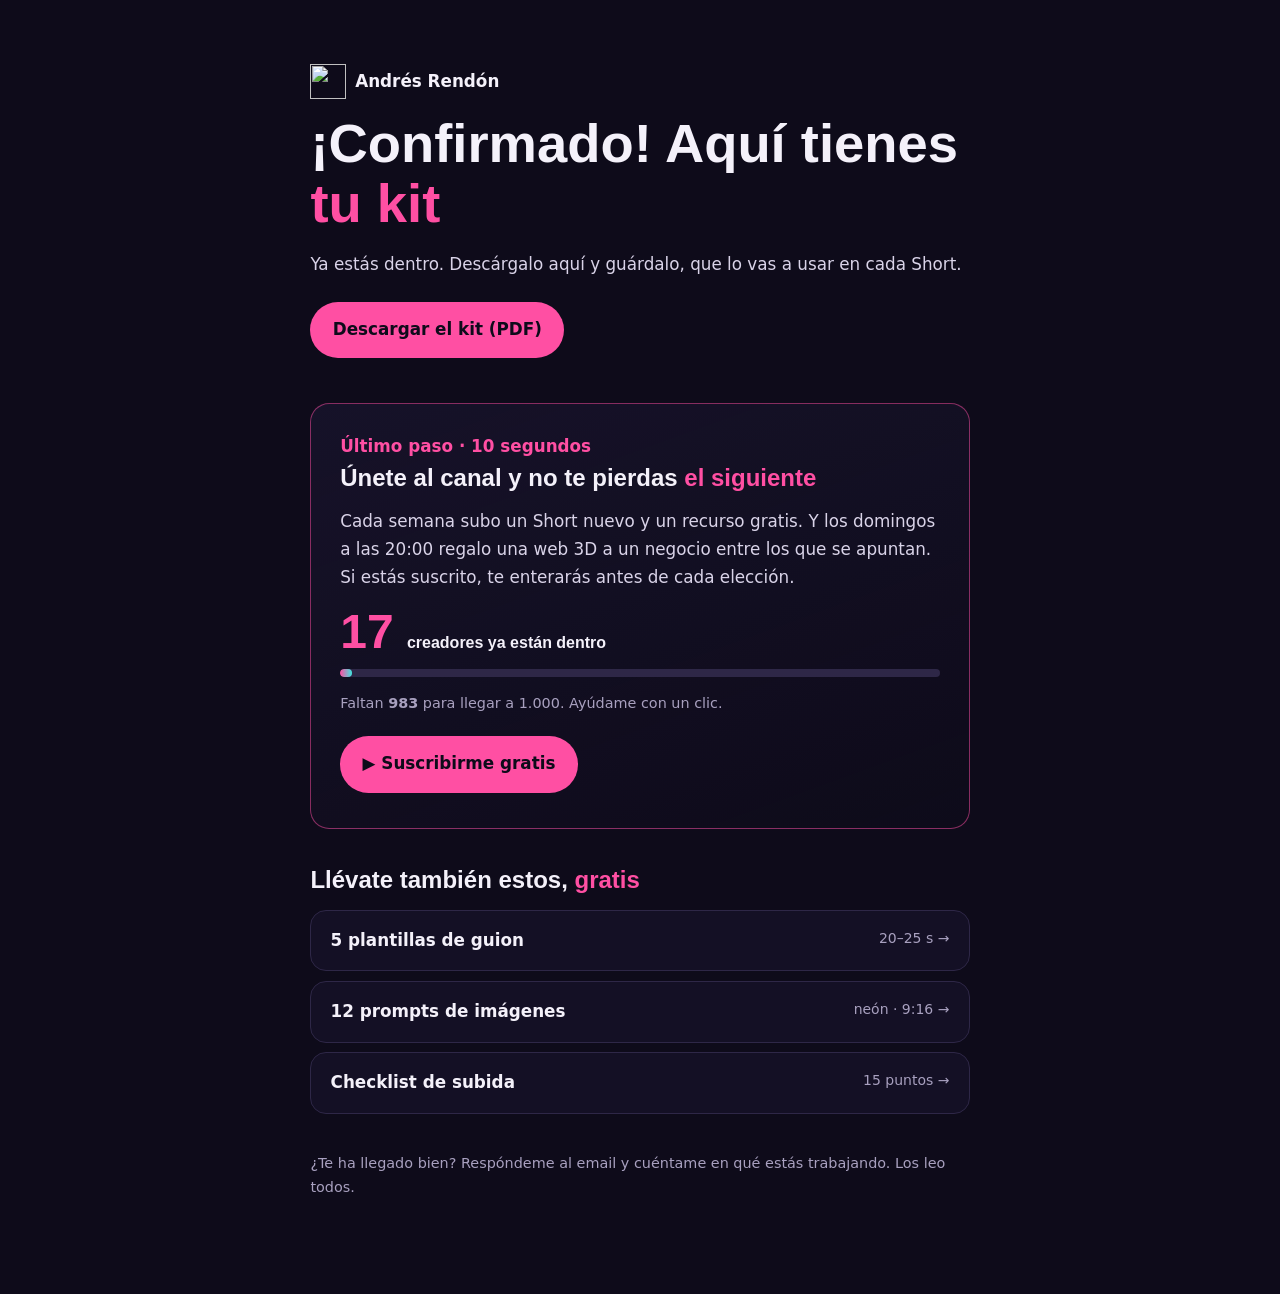
==== gracias.html @ b8ee98fd "Web del kit tal como está publicada (24 nov 2026) Co-Authored-By: Claude Opus 5.5 <noreply@anthropic" ====
<!doctype html><html lang="es"><head><meta charset="utf-8"><meta name="viewport" content="width=device-width, initial-scale=1">
<title>¡Confirmado! Tu kit de ganchos</title><meta name="theme-color" content="#0E0B1A"><link rel="icon" href="assets/favicon.svg" type="image/svg+xml"><meta name="robots" content="noindex">
<style>
@font-face{font-family:"Space Grotesk";src:url(fonts/sg-700.woff2) format("woff2");font-weight:700;font-display:swap}
@font-face{font-family:"Inter";src:url(fonts/inter-400.woff2) format("woff2");font-weight:400;font-display:swap}
@font-face{font-family:"Inter";src:url(fonts/inter-600.woff2) format("woff2");font-weight:600;font-display:swap}
*{box-sizing:border-box}body{margin:0;background:#0E0B1A;color:#F4F1FA;font:400 1.05rem/1.65 Inter,system-ui,sans-serif}
main{max-width:44rem;margin:0 auto;padding:4rem 1.4rem 5rem}a{color:#3EE6E0}
h1,h2,h3{font-family:"Space Grotesk",Inter,sans-serif;line-height:1.1}h1{font-size:clamp(2.2rem,6vw,3.4rem);margin:.4rem 0 1rem}h1 em,h2 em{font-style:normal;color:#FF4FA3}
h2{font-size:1.5rem;margin:0 0 .5rem}p,li{color:#D9D3E8}.marca{display:inline-flex;align-items:center;gap:.6rem;color:#F4F1FA;text-decoration:none;font-weight:600}
.marca img{width:2.2rem;height:2.2rem}.boton{display:inline-block;background:#FF4FA3;color:#0E0B1A;font-weight:600;text-decoration:none;padding:.9rem 1.4rem;border-radius:99rem;margin:.4rem .6rem .4rem 0}
.boton--f{background:transparent;color:#F4F1FA;border:1px solid #2E2747}.nota{font-size:.9rem;color:#A8A0BF}
.paso{margin:2.4rem 0;padding:1.8rem;border-radius:1.2rem;background:linear-gradient(160deg,rgba(23,19,42,.95),rgba(14,11,26,.8));border:1px solid rgba(255,79,163,.5)}
.paso__etq{font-weight:600;color:#FF4FA3;margin:0 0 .3rem}.paso__num{font:700 3rem/1 "Space Grotesk",Inter,sans-serif;color:#FF4FA3;margin:.6rem 0 0}.paso__num small{font-size:1rem;color:#F4F1FA}
.barra{height:.5rem;border-radius:99rem;background:#2E2747;overflow:hidden;margin:.8rem 0 .4rem}.barra span{display:block;height:100%;width:2%;background:linear-gradient(90deg,#FF4FA3,#3EE6E0);border-radius:inherit;transition:width 1.4s ease}
.recursos{list-style:none;padding:0;margin:1rem 0 0;display:grid;gap:.6rem}.recursos a{display:flex;justify-content:space-between;gap:1rem;padding:1rem 1.2rem;border-radius:1rem;border:1px solid #2E2747;background:rgba(23,19,42,.7);color:#F4F1FA;text-decoration:none;font-weight:600}
.recursos a:hover{border-color:#3EE6E0}.recursos small{color:#A8A0BF;font-weight:400}
</style></head><body><main><a class="marca" href="index.html"><img src="assets/logo-plano.svg" alt="">Andrés Rendón</a>

<h1>¡Confirmado! Aquí tienes <em>tu kit</em></h1>
<p>Ya estás dentro. Descárgalo aquí y guárdalo, que lo vas a usar en cada Short.</p>
<p><a class="boton" href="assets/kit-de-ganchos-para-shorts.pdf" download>Descargar el kit (PDF)</a></p>

<section class="paso">
  <p class="paso__etq">Último paso · 10 segundos</p>
  <h2>Únete al canal y no te pierdas <em>el siguiente</em></h2>
  <p>Cada semana subo un Short nuevo y un recurso gratis. Y los domingos a las 20:00 regalo una web 3D a un negocio entre los que se apuntan. Si estás suscrito, te enterarás antes de cada elección.</p>
  <p class="paso__num"><span id="subs">17</span> <small>creadores ya están dentro</small></p>
  <div class="barra"><span id="barra"></span></div>
  <p class="nota">Faltan <b id="faltan">983</b> para llegar a 1.000. Ayúdame con un clic.</p>
  <a class="boton" href="https://www.youtube.com/@VICECLIPSTUDIO?sub_confirmation=1" target="_blank" rel="noopener">▶ Suscribirme gratis</a>
</section>

<h2>Llévate también estos, <em>gratis</em></h2>
<ul class="recursos">
  <li><a href="recursos/plantillas-guion.html">5 plantillas de guion <small>20–25 s →</small></a></li>
  <li><a href="recursos/prompts-imagenes.html">12 prompts de imágenes <small>neón · 9:16 →</small></a></li>
  <li><a href="recursos/checklist-subida.html">Checklist de subida <small>15 puntos →</small></a></li>
</ul>

<p class="nota" style="margin-top:2.4rem">¿Te ha llegado bien? Respóndeme al email y cuéntame en qué estás trabajando. Los leo todos.</p>
</main>
<script>
  // Usa el número de suscriptores que guardó la portada (si lo hay).
  (function () {
    let d = null; try { d = JSON.parse(localStorage.getItem('vc_canal2') || 'null'); } catch (e) {}
    const n = d && d.n ? d.n : 17, meta = 1000, f = (v) => v.toLocaleString('es-ES', { useGrouping: 'always' });
    document.getElementById('subs').textContent = f(n);
    document.getElementById('faltan').textContent = f(Math.max(meta - n, 0));
    setTimeout(() => { document.getElementById('barra').style.width = Math.max(Math.min(n / meta * 100, 100), 2) + '%'; }, 300);
  })();
</script>
</body></html>
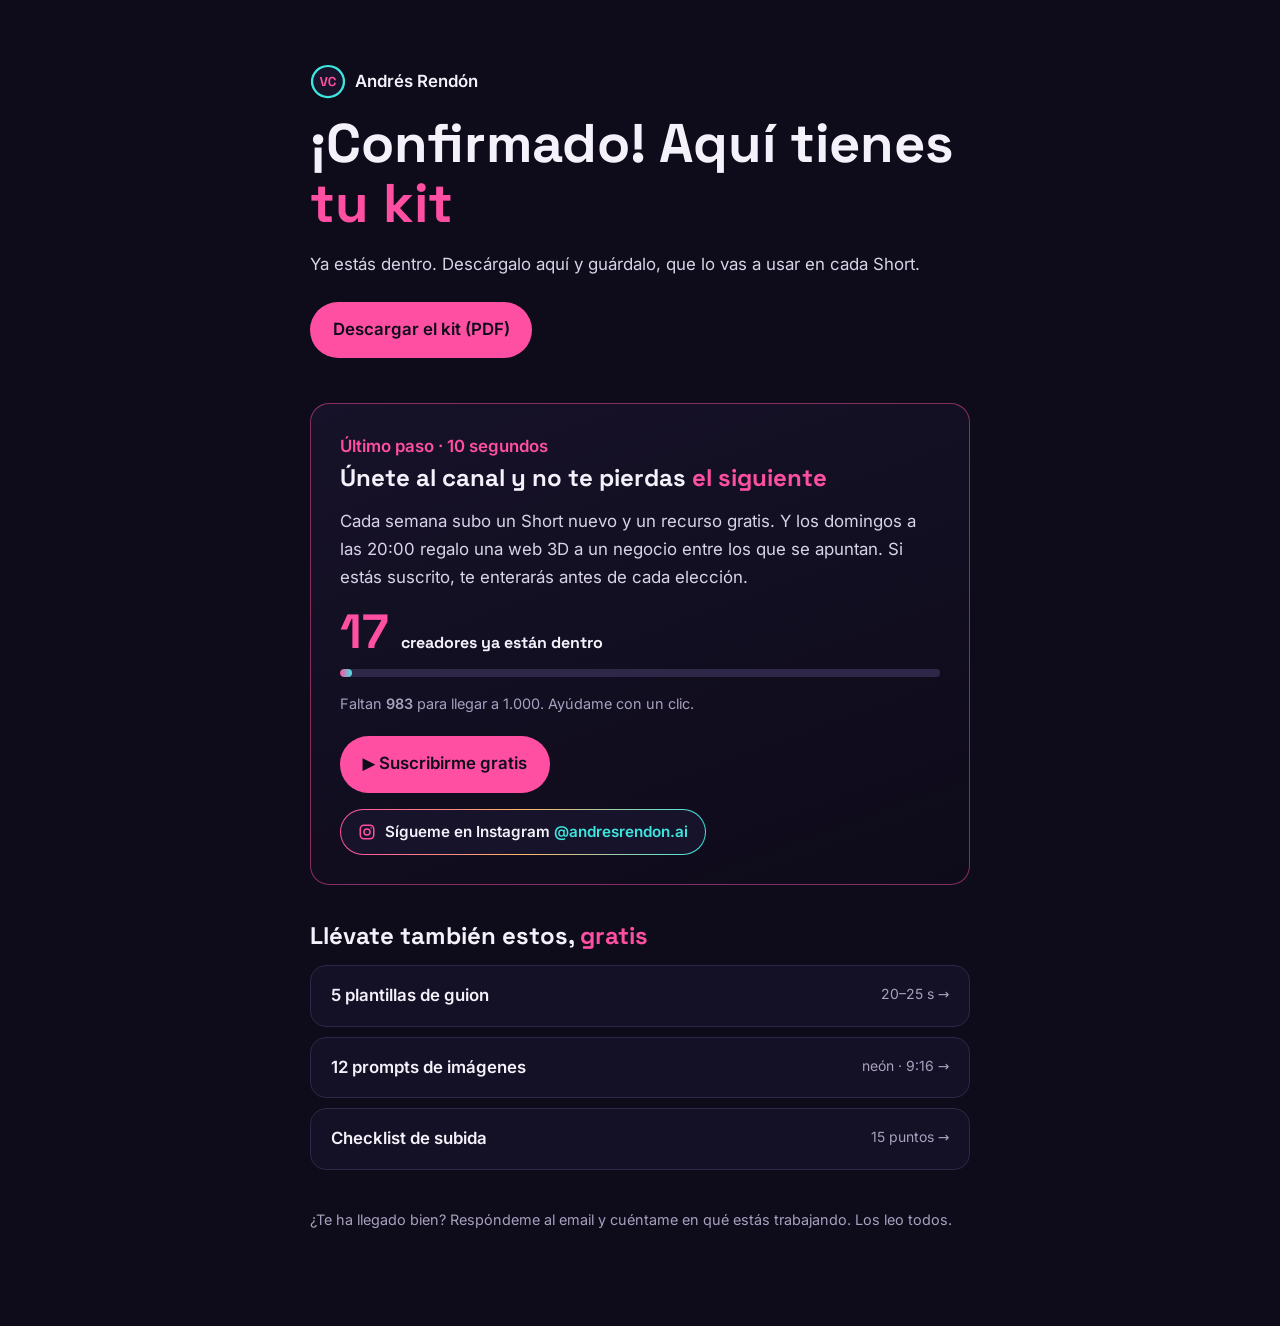
==== commit 66a12dc1: "Insignia «Sígueme en Instagram» (@andresrendon.ai) en Quién soy, pie y gracias Co-Authored-By: Claud" ====
--- a/gracias.html
+++ b/gracias.html
@@ -14,8 +14,9 @@
 .paso__etq{font-weight:600;color:#FF4FA3;margin:0 0 .3rem}.paso__num{font:700 3rem/1 "Space Grotesk",Inter,sans-serif;color:#FF4FA3;margin:.6rem 0 0}.paso__num small{font-size:1rem;color:#F4F1FA}
 .barra{height:.5rem;border-radius:99rem;background:#2E2747;overflow:hidden;margin:.8rem 0 .4rem}.barra span{display:block;height:100%;width:2%;background:linear-gradient(90deg,#FF4FA3,#3EE6E0);border-radius:inherit;transition:width 1.4s ease}
 .recursos{list-style:none;padding:0;margin:1rem 0 0;display:grid;gap:.6rem}.recursos a{display:flex;justify-content:space-between;gap:1rem;padding:1rem 1.2rem;border-radius:1rem;border:1px solid #2E2747;background:rgba(23,19,42,.7);color:#F4F1FA;text-decoration:none;font-weight:600}
-.recursos a:hover{border-color:#3EE6E0}.recursos small{color:#A8A0BF;font-weight:400}
-</style></head><body><main><a class="marca" href="index.html"><img src="assets/logo-plano.svg" alt="">Andrés Rendón</a>
+.recursos a:hover{border-color:#3EE6E0}
+.ig-insignia{display:inline-flex;align-items:center;gap:.55rem;margin-top:.6rem;padding:.6rem 1.05rem;border-radius:99rem;color:#F4F1FA;text-decoration:none;font-weight:600;font-size:.95rem;background:linear-gradient(#17132A,#17132A) padding-box,linear-gradient(90deg,#FF4FA3,#FFB86B,#3EE6E0) border-box;border:1.5px solid transparent}.ig-insignia svg{color:#FF4FA3;flex:none}.ig-insignia b{color:#3EE6E0;font-weight:600}.recursos small{color:#A8A0BF;font-weight:400}
+</style></head><body><main><a class="marca" href="/"><img src="assets/logo-plano.svg" alt="">Andrés Rendón</a>
 
 <h1>¡Confirmado! Aquí tienes <em>tu kit</em></h1>
 <p>Ya estás dentro. Descárgalo aquí y guárdalo, que lo vas a usar en cada Short.</p>
@@ -29,13 +30,14 @@
   <div class="barra"><span id="barra"></span></div>
   <p class="nota">Faltan <b id="faltan">983</b> para llegar a 1.000. Ayúdame con un clic.</p>
   <a class="boton" href="https://www.youtube.com/@VICECLIPSTUDIO?sub_confirmation=1" target="_blank" rel="noopener">▶ Suscribirme gratis</a>
+  <br><a class="ig-insignia" href="https://www.instagram.com/andresrendon.ai/" target="_blank" rel="noopener me"><svg viewBox="0 0 24 24" width="18" height="18" aria-hidden="true" fill="none" stroke="currentColor" stroke-width="2"><rect x="3" y="3" width="18" height="18" rx="5"/><circle cx="12" cy="12" r="4"/><circle cx="17.5" cy="6.5" r="1" fill="currentColor" stroke="none"/></svg><span>Sígueme en Instagram <b>@andresrendon.ai</b></span></a>
 </section>
 
 <h2>Llévate también estos, <em>gratis</em></h2>
 <ul class="recursos">
-  <li><a href="recursos/plantillas-guion.html">5 plantillas de guion <small>20–25 s →</small></a></li>
-  <li><a href="recursos/prompts-imagenes.html">12 prompts de imágenes <small>neón · 9:16 →</small></a></li>
-  <li><a href="recursos/checklist-subida.html">Checklist de subida <small>15 puntos →</small></a></li>
+  <li><a href="/recursos/plantillas-guion">5 plantillas de guion <small>20–25 s →</small></a></li>
+  <li><a href="/recursos/prompts-imagenes">12 prompts de imágenes <small>neón · 9:16 →</small></a></li>
+  <li><a href="/recursos/checklist-subida">Checklist de subida <small>15 puntos →</small></a></li>
 </ul>
 
 <p class="nota" style="margin-top:2.4rem">¿Te ha llegado bien? Respóndeme al email y cuéntame en qué estás trabajando. Los leo todos.</p>
